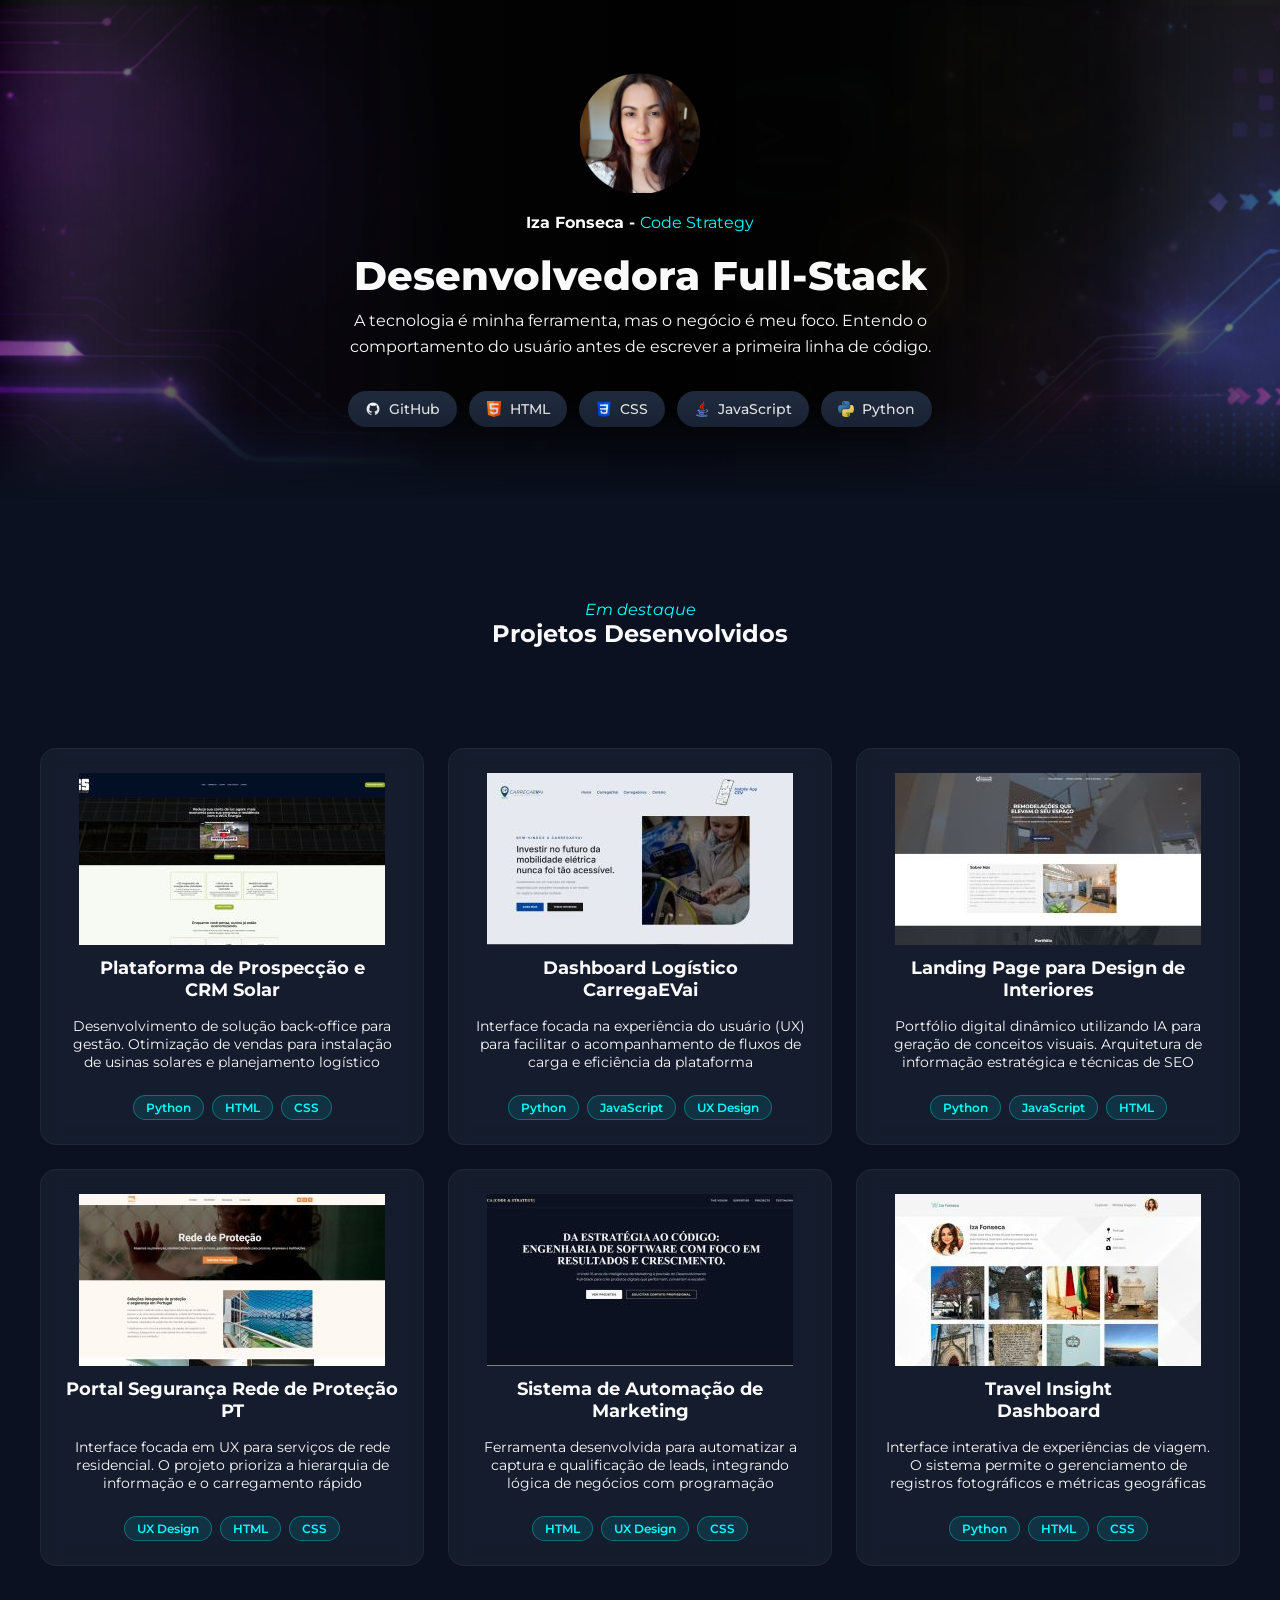
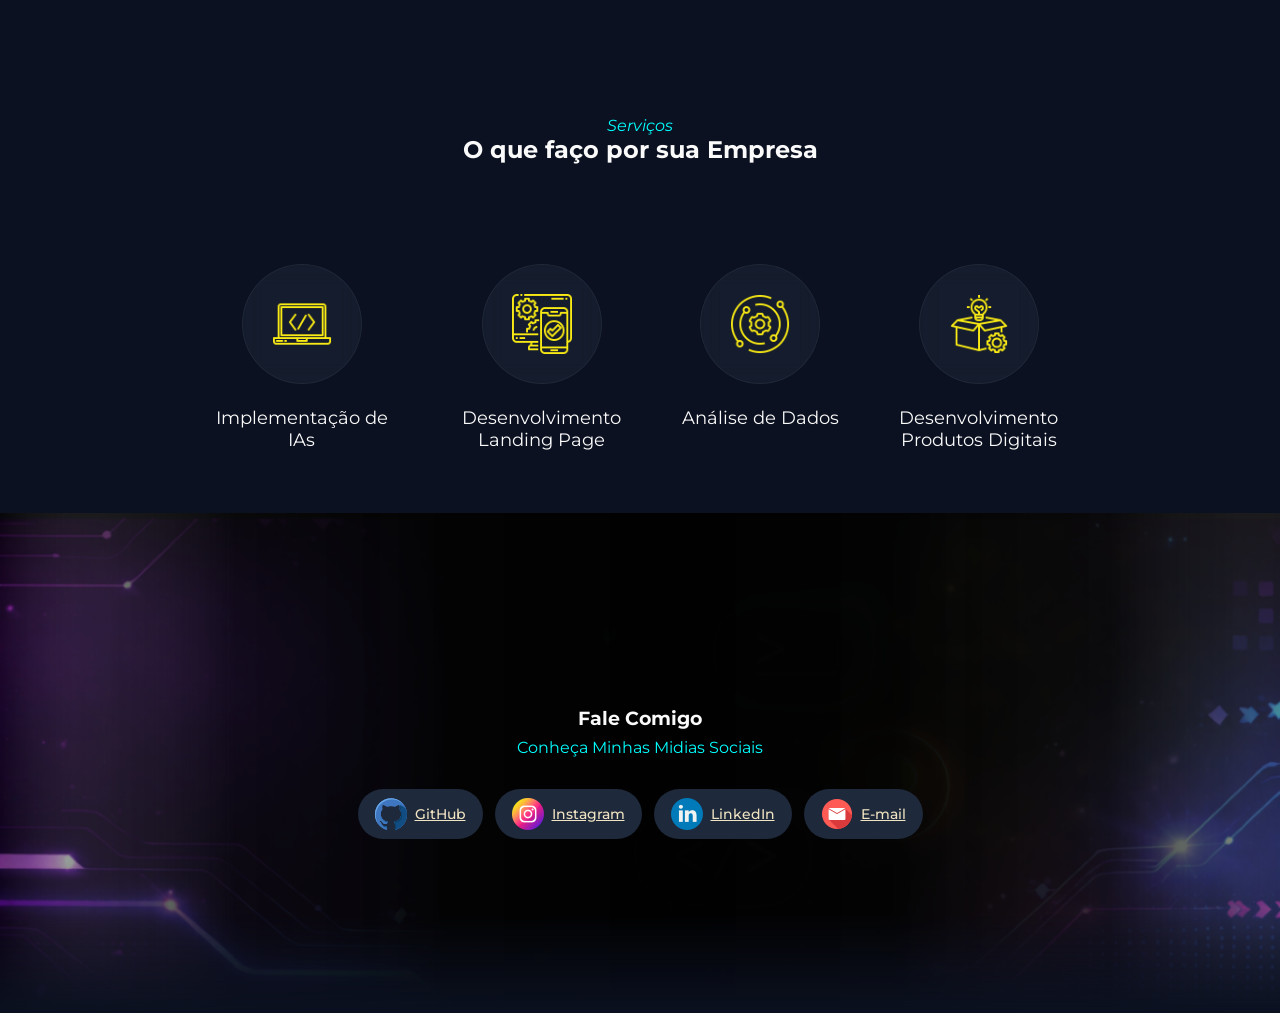
==== CURSO ROCKETSEAT/portfolio-dev/index.html @ c1a3d9f6 "finalização projeto portfólio" ====
<!DOCTYPE html>
<html lang="pt-br">
<head>
    <meta charset="UTF-8">
    <meta name="viewport" content="width=device-width, initial-scale=1.0">
    <title>Iza Fonseca | Code & Strategy - Desenvolvimento Full-Stack e Performance</title>
    <link href="https://fonts.googleapis.com/css2?family=Montserrat:wght@400;700&display=swap" rel="stylesheet">
    <link rel="stylesheet" href="index.css">
</head>

<header class="hero-section">
       <div class="profile">
                <img src="assets/image/izaredondo.png" alt="iza fonseca">
            </div>
       <div class="container">
        <span class="apresentacao"> Iza Fonseca - </span> <span class="code">Code Strategy</span>
            
        <h1> Desenvolvedora Full-Stack</h1>
        <p>A tecnologia é minha ferramenta, mas o negócio é meu foco. Entendo o comportamento do usuário antes de escrever a primeira linha de código.</p>

        <div class="skills-tags">
        <div class="tag"><img src="assets/favicon/git.png"> GitHub</div>
        <div class="tag"><img src="assets/favicon/html.png"> HTML</div>
        <div class="tag"><img src="assets/favicon/css.png"> CSS</div>
        <div class="tag"><img src="assets/favicon/java.png"> JavaScript</div>
        <div class="tag"><img src="assets/favicon/python.png"> Python</div>
     </div>
    </div>
</header>

<body>
    <main>
        <section class="projetos">
            <header class="projetos-header">
            <span class="projeto-id">Em destaque</span>
            <h2>Projetos Desenvolvidos</h2>
        </header>
            
            <div class="projetos-empresas">
                <article class="image-wcs">
                    <div class="image-projeto">
                        <img src="assets/image/wcs.jpg" alt="wcsenergia">
                </div>

            <div class="card-info">
                <h3> Plataforma de Prospecção e <br> CRM Solar</h3>
                <p>Desenvolvimento de solução back-office para gestão. Otimização de vendas para instalação de usinas solares e planejamento logístico</p>

                <ul class="cards">
                    <li>Python</li>
                    <li>HTML</li>
                    <li>CSS</li>
                  
                </ul>
            </div>
            </article>

            <article class="image-wcs">
                    <div class="image-projeto">
                        <img src="assets/image/cev.jpg" alt="carregaevai">
            </div>
            <div class="card-info">
                <h3> Dashboard Logístico <br> CarregaEVai</h3>
                <p>Interface focada na experiência do usuário (UX) para facilitar o acompanhamento de fluxos de carga e eficiência da plataforma</p>

                 <ul class="cards">
                    <li>Python</li>
                    <li>JavaScript</li>
                    <li>UX Design</li>
                  
                </ul>
            </div>
            </article>

            <article class="image-wcs">
                    <div class="image-projeto">
                        <img src="assets/image/designer.jpg" alt="designer de interiores">
            </div>
            <div class="card-info">
                <h3> Landing Page para Design de Interiores</h3>
                <p>Portfólio digital dinâmico utilizando IA para geração de conceitos visuais. Arquitetura de informação estratégica e técnicas de SEO</p>

                 <ul class="cards">
                    <li>Python</li>
                    <li>JavaScript</li>
                    <li>HTML</li>
                  
                </ul>
            </div>
            </article>

            <article class="image-wcs">
                    <div class="image-projeto">
                        <img src="assets/image/rede.jpg" alt="rede de proteção">
            </div>
            <div class="card-info">
                <h3> Portal Segurança Rede de Proteção PT</h3>
                <p>Interface focada em UX para serviços de rede residencial. O projeto prioriza a hierarquia de informação e o carregamento rápido</p>

                 <ul class="cards">
                    <li>UX Design</li>
                    <li>HTML</li>
                    <li>CSS</li>
                
                </ul>
            </div>
            </article>

            <article class="image-wcs">
                    <div class="image-projeto">
                        <img src="assets/image/code.jpg" alt="site code">
            </div>
            <div class="card-info">
                <h3> Sistema de Automação de Marketing</h3>
                <p>Ferramenta desenvolvida para automatizar a captura e qualificação de leads, integrando lógica de negócios com programação </p>

                 <ul class="cards">
        
                    <li>HTML</li>
                    <li>UX Design</li>
                    <li>CSS</li>
                    
                </ul>
            </div>
            </article>

            <article class="image-wcs">
                    <div class="image-projeto">
                        <img src="assets/image/iza.jpg" alt="viagens">
            </div>
            <div class="card-info">
                <h3> Travel Insight <br>Dashboard</h3>
                <p>Interface interativa de experiências de viagem. O sistema permite o gerenciamento de registros fotográficos e métricas geográficas</p>

                 <ul class="cards">
                    <li>Python</li>
                    <li>HTML</li>
                    <li>CSS</li>
  
                </ul>
            </div>
            </article>

            </div>
        </section>

        <section class="servicos">
            <header class="servicos-header">
                <span class="servicos-id">Serviços</span>
                <h2>O que faço por sua Empresa</h2>
            </header>
            
            <div class="servicos-dev">
                 <article class="dev-servico">
                    <div class="image-servico">
                        <img src="assets/favicon/codificacao-da-web.png" alt=" icone inteligencia artificial">
                </div>
                <p> Implementação de IAs</p>
            
            </article>

            <article class="dev-servico">
                    <div class="image-servico">
                        <img src="assets/favicon/desenvolvimento-de-aplicativos.png" alt=" icone desenvolvimento lp">
                </div>
                <p> Desenvolvimento Landing Page</p>
               
            </article>

            <article class="dev-servico">
                    <div class="image-servico">
                        <img src="assets/favicon/sistema.png" alt=" icone analise dados">
                </div>
                <p> Análise de Dados</p>
               
            </article>

            <article class="dev-servico">
                    <div class="image-servico">
                        <img src="assets/favicon/novo-produto.png" alt=" icone produtos digitais">
                </div>
                <p> Desenvolvimento Produtos Digitais</p>
               
            </article>
            </div>
        </div>
        </section>
    
        <section class="social-section">
       <div class="social">
            
        <h3> Fale Comigo</h3>
        <p>Conheça Minhas Midias Sociais</p>

        <div class="dev-tags">
        <div class="social-tags"><img src="assets/favicon/github.png"> <a href="https://github.com/izafonsecas" target="_blank">GitHub</a></div>
        <div class="social-tags"><img src="assets/favicon/instagram.png"> <a href="https://www.instagram.com/izafonsecas/" target="_blank">Instagram</a></div>
        <div class="social-tags"><img src="assets/favicon/linkedin.png"> <a href="https://www.linkedin.com/in/izafonsecas/" target="_blank">LinkedIn</a></div>
        <div class="social-tags"><img src="assets/favicon/correspondencia.png"> <a href="#">E-mail</a></div>
       
     </div>
    </div>
</section>
        </main>
</body>
---- CURSO ROCKETSEAT/portfolio-dev/index.css ----
@import url(global.css);
@import url(style.css);
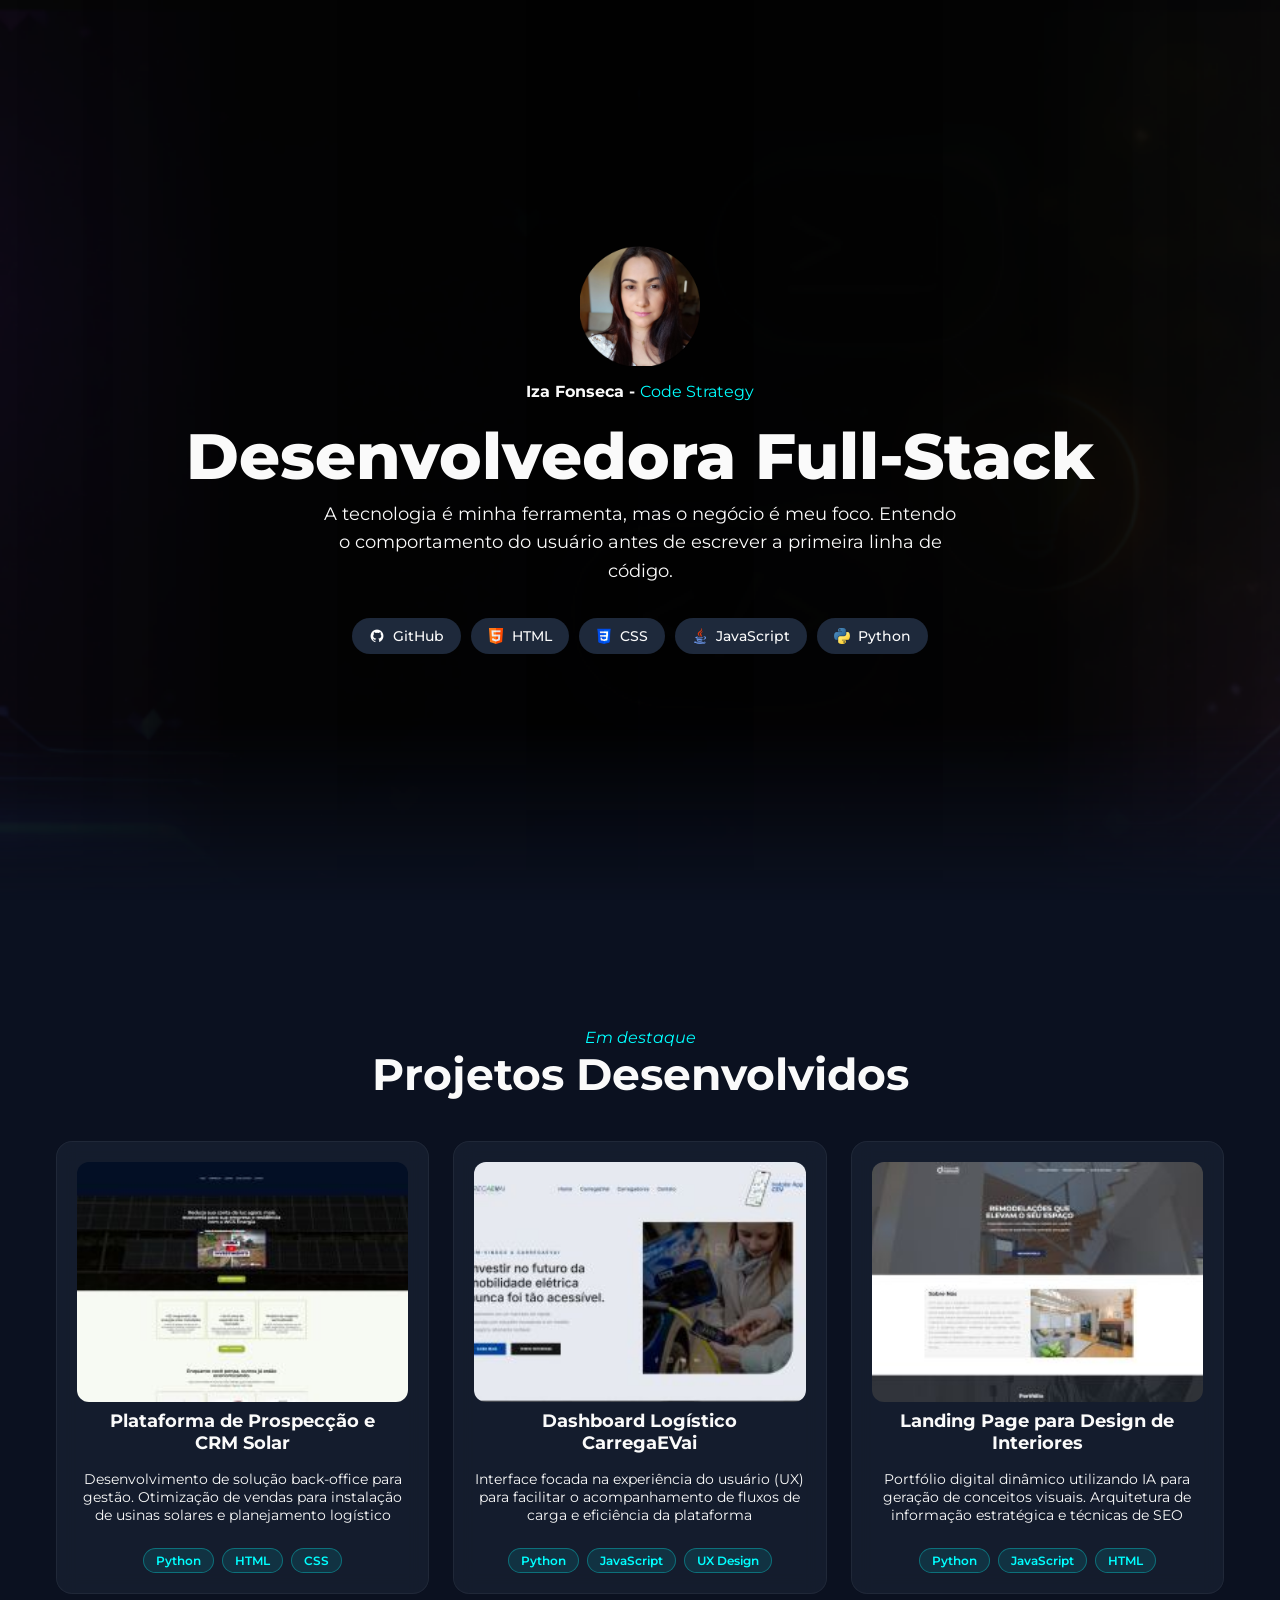
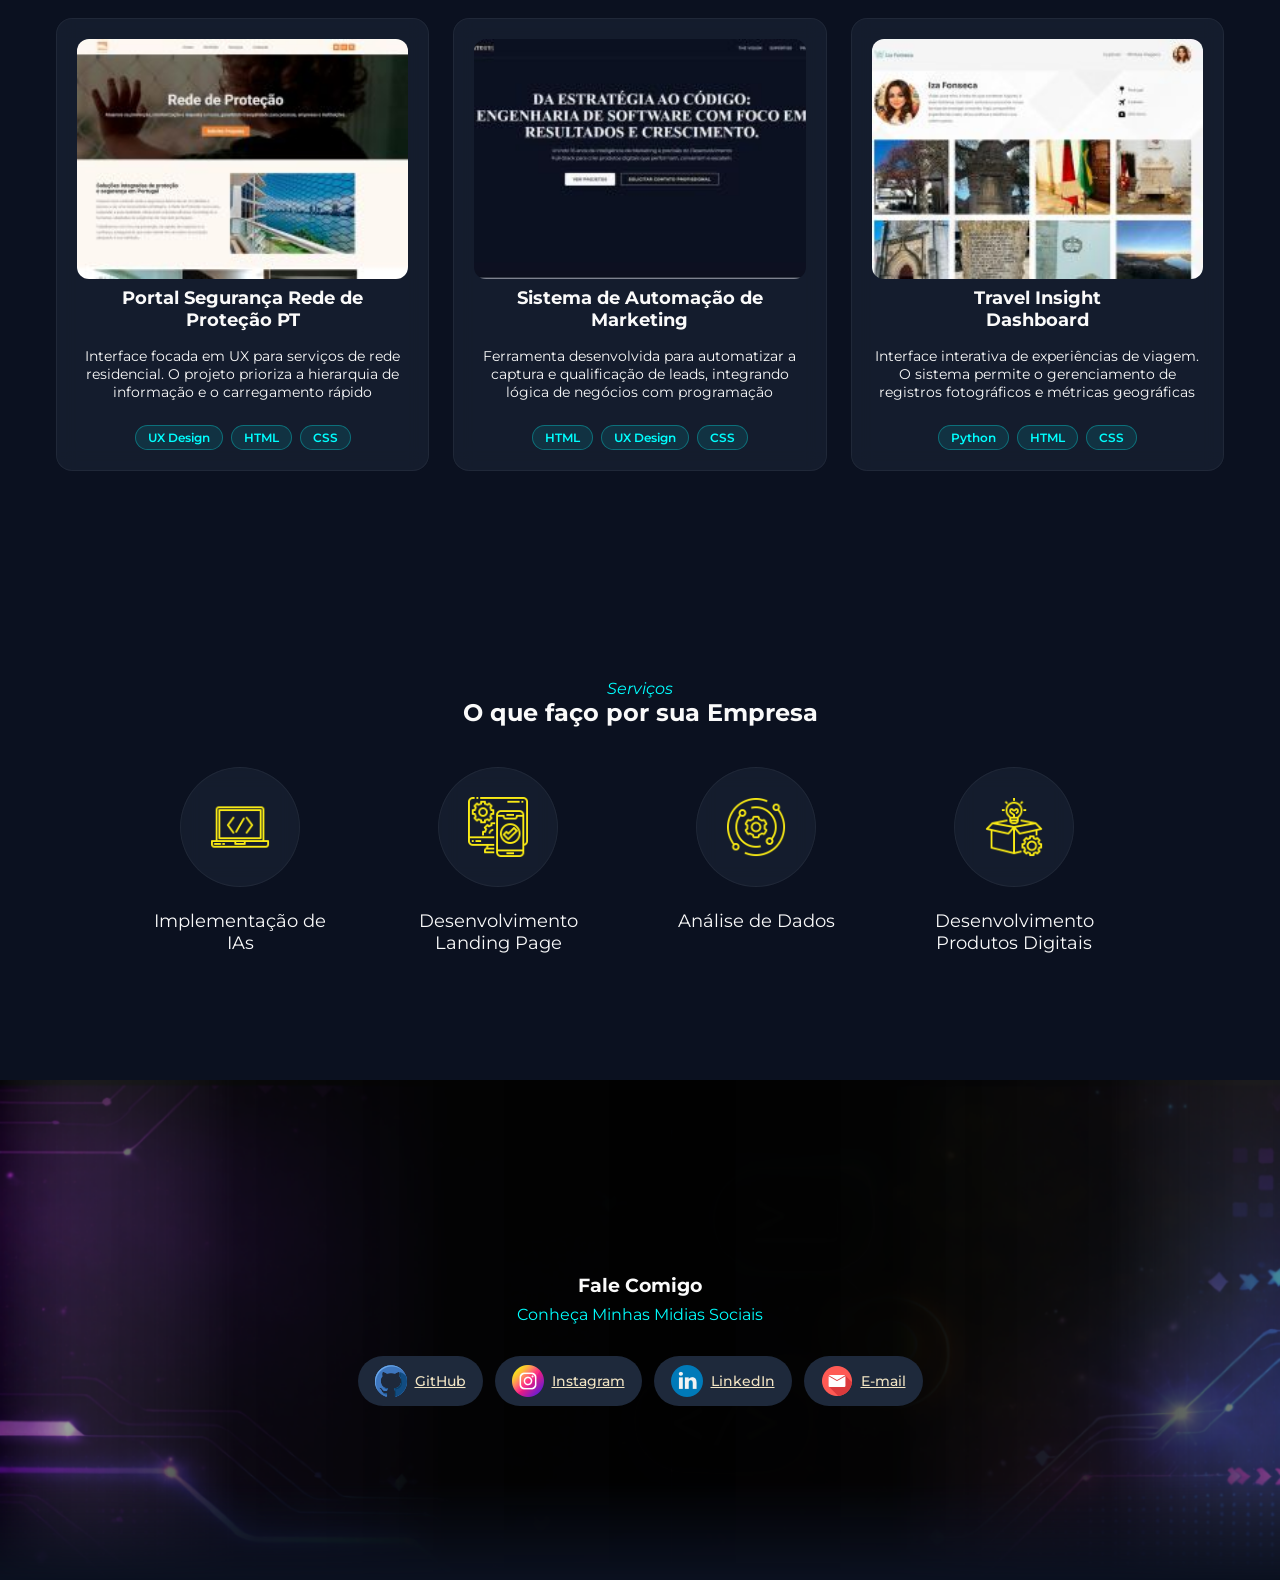
==== commit 304ca514: "atualiza portfolio-dev" ====
--- a/CURSO ROCKETSEAT/portfolio-dev/index.html
+++ b/CURSO ROCKETSEAT/portfolio-dev/index.html
@@ -8,7 +8,9 @@
     <link rel="stylesheet" href="index.css">
 </head>
 
-<header class="hero-section">
+
+<body>
+    <header class="hero-section">
        <div class="profile">
                 <img src="assets/image/izaredondo.png" alt="iza fonseca">
             </div>
@@ -26,9 +28,8 @@
         <div class="tag"><img src="assets/favicon/python.png"> Python</div>
      </div>
     </div>
-</header>
-
-<body>
+    </header>
+
     <main>
         <section class="projetos">
             <header class="projetos-header">
